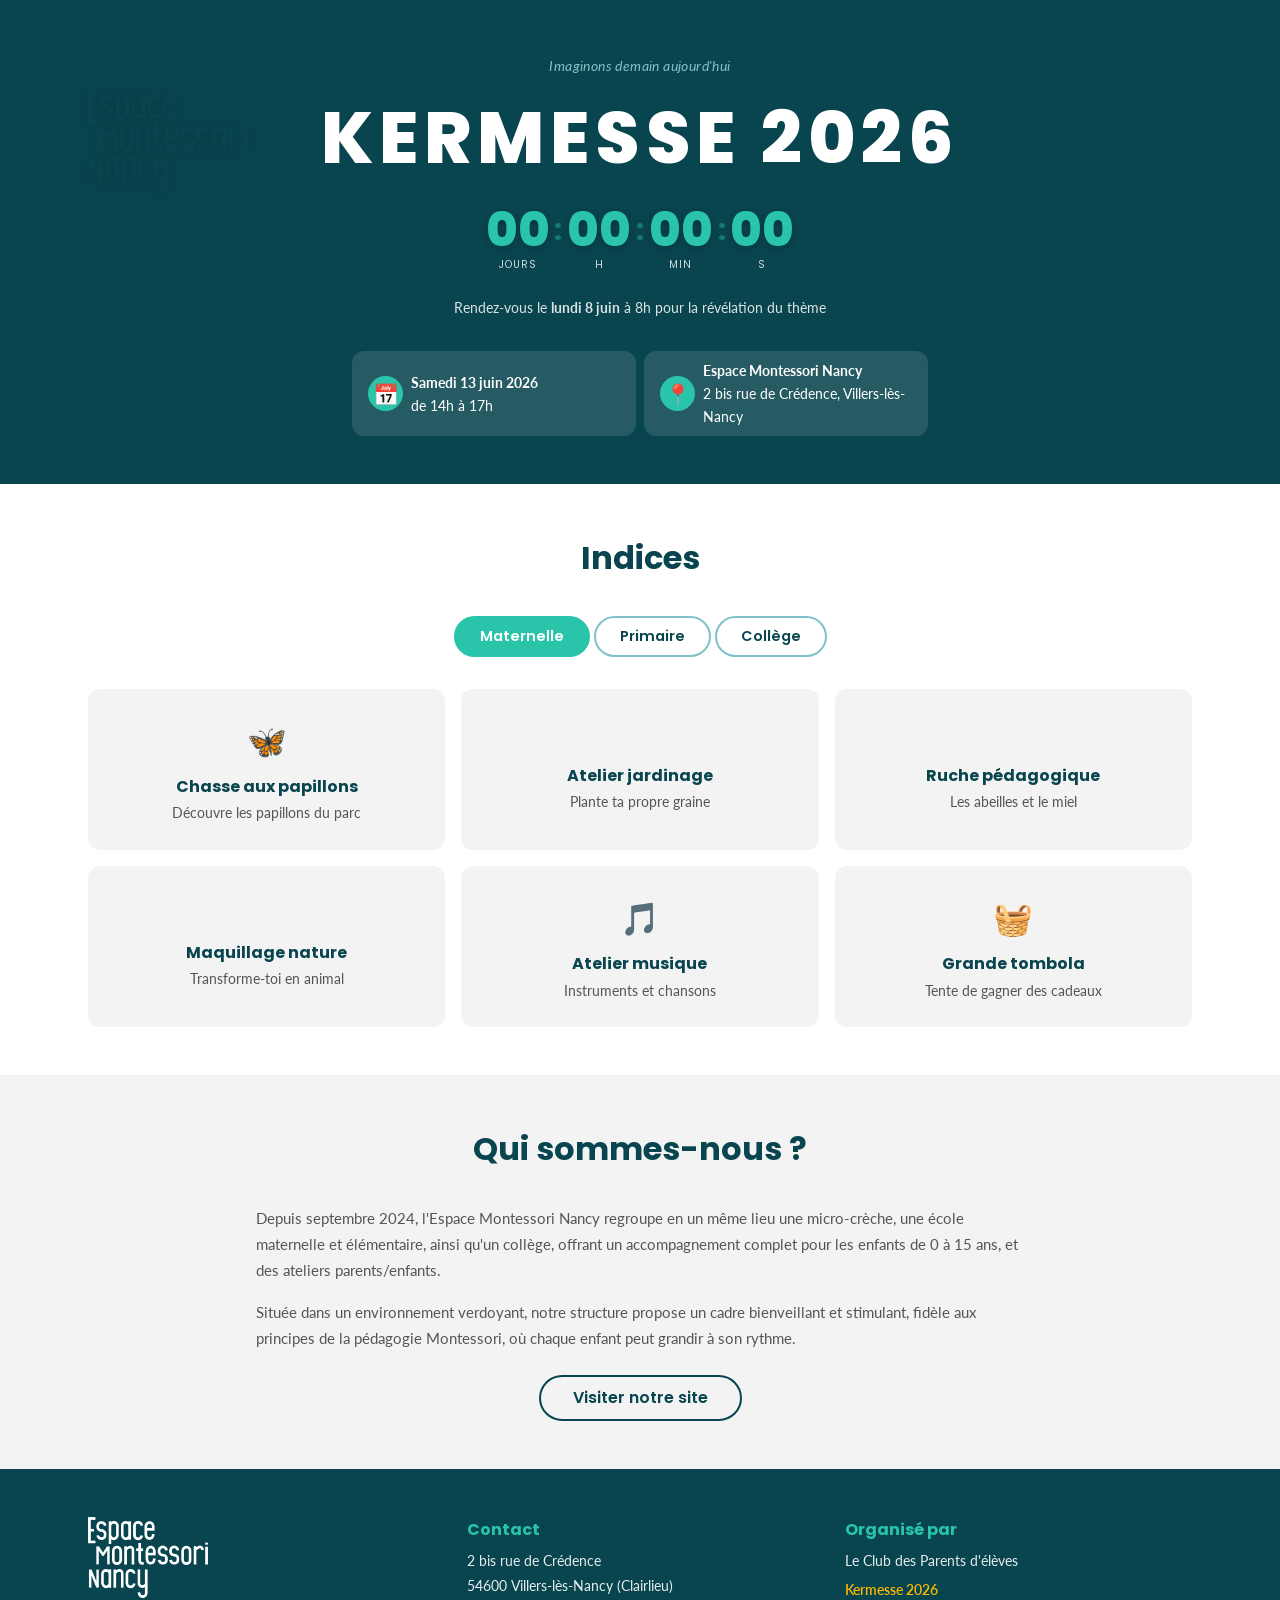
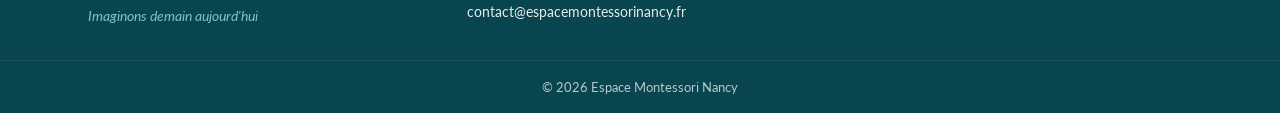
==== index.html @ d48a15a5 "fix: 9 corrections — hero solide, dates kermesse 13 juin, texte about, Club Parents" ====
<!DOCTYPE html>
<html lang="fr">
<head>
  <meta charset="UTF-8">
  <meta name="viewport" content="width=device-width, initial-scale=1.0">
  <title>Kermesse 2026 — Espace Montessori Nancy</title>
  <meta name="description" content="Kermesse de l'Espace Montessori Nancy — Samedi 13 juin 2026 de 14h à 17h">
  <link rel="preconnect" href="https://fonts.googleapis.com">
  <link rel="preconnect" href="https://fonts.gstatic.com" crossorigin>
  <link href="https://fonts.googleapis.com/css2?family=Poppins:wght@400;600;700;800&family=Lato:wght@400;700&display=swap" rel="stylesheet">
  <link rel="stylesheet" href="css/style.css">
  <link rel="icon" href="data:image/svg+xml,<svg xmlns='http://www.w3.org/2000/svg' viewBox='0 0 100 100'><text y='.9em' font-size='90'>🌿</text></svg>">
  <script src="js/app.js" defer></script>
</head>
<body>

  <!-- ===== HERO ===== -->
  <header class="hero" id="hero">
    <div class="hero__inner container">
      <div class="hero__logo-wrap">
        <img
          src="images/logo-espace-montessori-nancy-couleur.png"
          alt="Espace Montessori Nancy"
          class="hero__logo"
          width="288"
          height="193"
          loading="lazy"
        >
      </div>
      <p class="hero__tagline">Imaginons demain aujourd'hui</p>
      <h1 class="hero__title">Kermesse 2026</h1>
      <!-- Countdown -->
      <div class="countdown" id="countdown" aria-label="Compte à rebours">
        <div class="countdown__item">
          <span class="countdown__num" id="countdown-days">--</span>
          <span class="countdown__label">jours</span>
        </div>
        <div class="countdown__sep">:</div>
        <div class="countdown__item">
          <span class="countdown__num" id="countdown-hours">--</span>
          <span class="countdown__label">h</span>
        </div>
        <div class="countdown__sep">:</div>
        <div class="countdown__item">
          <span class="countdown__num" id="countdown-minutes">--</span>
          <span class="countdown__label">min</span>
        </div>
        <div class="countdown__sep">:</div>
        <div class="countdown__item">
          <span class="countdown__num" id="countdown-seconds">--</span>
          <span class="countdown__label">s</span>
        </div>
      </div>
      <p class="countdown__event">Rendez-vous le <strong>lundi 8 juin</strong> à 8h pour la révélation du thème</p>

      <div class="hero__info">
        <div class="hero__info-item">
          <span class="hero__info-icon">📅</span>
          <div>
            <strong>Samedi 13 juin 2026</strong>
            <span>de 14h à 17h</span>
          </div>
        </div>
        <div class="hero__info-item">
          <span class="hero__info-icon">📍</span>
          <div>
            <strong>Espace Montessori Nancy</strong>
            <span>2 bis rue de Crédence, Villers-lès-Nancy</span>
          </div>
        </div>
      </div>
    </div>
  </header>

  <!-- ===== PROGRAMME ===== -->
  <section class="programme" id="programme" aria-labelledby="programme-title">
    <div class="container">
      <h2 class="section-title" id="programme-title">Indices</h2>

      <!-- Tabs -->
      <div class="tabs" role="tablist" aria-label="Niveaux">
        <button class="tab active" role="tab" aria-selected="true" aria-controls="panel-maternelle" id="tab-maternelle" data-tab="maternelle">Maternelle</button>
        <button class="tab" role="tab" aria-selected="false" aria-controls="panel-primaire" id="tab-primaire" data-tab="primaire">Primaire</button>
        <button class="tab" role="tab" aria-selected="false" aria-controls="panel-college" id="tab-college" data-tab="college">Collège</button>
      </div>

      <!-- Panels -->
      <div class="tab-panels">
        <!-- Maternelle -->
        <div class="tab-panel active" role="tabpanel" id="panel-maternelle" aria-labelledby="tab-maternelle">
          <div class="activities-grid">
            <div class="activity-card">
              <div class="activity-card__emoji">🦋</div>
              <h3 class="activity-card__title">Chasse aux papillons</h3>
              <p class="activity-card__desc">Découvre les papillons du parc</p>
            </div>
            <div class="activity-card">
              <div class="activity-card__emoji"></div>
              <h3 class="activity-card__title">Atelier jardinage</h3>
              <p class="activity-card__desc">Plante ta propre graine</p>
            </div>
            <div class="activity-card">
              <div class="activity-card__emoji"></div>
              <h3 class="activity-card__title">Ruche pédagogique</h3>
              <p class="activity-card__desc">Les abeilles et le miel</p>
            </div>
            <div class="activity-card">
              <div class="activity-card__emoji"></div>
              <h3 class="activity-card__title">Maquillage nature</h3>
              <p class="activity-card__desc">Transforme-toi en animal</p>
            </div>
            <div class="activity-card">
              <div class="activity-card__emoji">🎵</div>
              <h3 class="activity-card__title">Atelier musique</h3>
              <p class="activity-card__desc">Instruments et chansons</p>
            </div>
            <div class="activity-card">
              <div class="activity-card__emoji">🧺</div>
              <h3 class="activity-card__title">Grande tombola</h3>
              <p class="activity-card__desc">Tente de gagner des cadeaux</p>
            </div>
          </div>
        </div>

        <!-- Primaire -->
        <div class="tab-panel" role="tabpanel" id="panel-primaire" aria-labelledby="tab-primaire" hidden>
          <div class="activities-grid">
            <div class="activity-card">
              <div class="activity-card__emoji">🔬</div>
              <h3 class="activity-card__title">Atelier sciences</h3>
              <p class="activity-card__desc">Expériences et découvertes</p>
            </div>
            <div class="activity-card">
              <div class="activity-card__emoji">🌍</div>
              <h3 class="activity-card__title">Quiz biodiversité</h3>
              <p class="activity-card__desc">Teste tes connaissances</p>
            </div>
            <div class="activity-card">
              <div class="activity-card__emoji">🎭</div>
              <h3 class="activity-card__title">Théâtre nature</h3>
              <p class="activity-card__desc">Joue une pièce en plein air</p>
            </div>
            <div class="activity-card">
              <div class="activity-card__emoji">🏃</div>
              <h3 class="activity-card__title">Parcours sportif</h3>
              <p class="activity-card__desc">Jeux et challenges</p>
            </div>
            <div class="activity-card">
              <div class="activity-card__emoji"></div>
              <h3 class="activity-card__title">Atelier photo</h3>
              <p class="activity-card__desc">Capture la nature</p>
            </div>
            <div class="activity-card">
              <div class="activity-card__emoji"></div>
              <h3 class="activity-card__title">Grande tombola</h3>
              <p class="activity-card__desc">Tente de gagner des cadeaux</p>
            </div>
          </div>
        </div>

        <!-- Collège -->
        <div class="tab-panel" role="tabpanel" id="panel-college" aria-labelledby="tab-college" hidden>
          <div class="activities-grid">
            <div class="activity-card">
              <div class="activity-card__emoji">🌿</div>
              <h3 class="activity-card__title">Atelier permaculture</h3>
              <p class="activity-card__desc">Crée ton propre écosystème</p>
            </div>
            <div class="activity-card">
              <div class="activity-card__emoji"></div>
              <h3 class="activity-card__title">Court-métrage nature</h3>
              <p class="activity-card__desc">Réalise un film sur la biodiversité</p>
            </div>
            <div class="activity-card">
              <div class="activity-card__emoji"></div>
              <h3 class="activity-card__title">Scène ouverte</h3>
              <p class="activity-card__desc">Musique et spectacles</p>
            </div>
            <div class="activity-card">
              <div class="activity-card__emoji">🏆</div>
              <h3 class="activity-card__title">Débat écolo</h3>
              <p class="activity-card__desc">Échange et convaincs</p>
            </div>
            <div class="activity-card">
              <div class="activity-card__emoji">🎨</div>
              <h3 class="activity-card__title">Fresque collaborative</h3>
              <p class="activity-card__desc">Peins pour la planète</p>
            </div>
            <div class="activity-card">
              <div class="activity-card__emoji">🧺</div>
              <h3 class="activity-card__title">Grande tombola</h3>
              <p class="activity-card__desc">Tente de gagner des cadeaux</p>
            </div>
          </div>
        </div>
      </div>
    </div>
  </section>

  <!-- ===== ABOUT ===== -->
  <section class="about" id="about" aria-labelledby="about-title">
    <div class="container">
      <h2 class="section-title" id="about-title">Qui sommes-nous ?</h2>
      <div class="about__content">
        <p>
          Depuis septembre 2024, l'Espace Montessori Nancy regroupe en un même lieu
          une micro-crèche, une école maternelle et élémentaire, ainsi qu'un collège,
          offrant un accompagnement complet pour les enfants de 0 à 15 ans, et des ateliers parents/enfants.
        </p>
        <p>
          Située dans un environnement verdoyant, notre structure propose un cadre
          bienveillant et stimulant, fidèle aux principes de la pédagogie Montessori,
          où chaque enfant peut grandir à son rythme.
        </p>
      </div>
      <div style="text-align:center">
        <a href="https://www.espacemontessorinancy.fr" target="_blank" rel="noopener" class="about__link">
          Visiter notre site</a>
      </div>
    </div>
  </section>

  <!-- ===== FOOTER ===== -->
  <footer class="footer" id="contact">
    <div class="container footer__inner">
      <div class="footer__brand">
        <img
          src="images/logo-espace-montessori-nancy-blanc.png"
          alt="Espace Montessori Nancy"
          class="footer__logo"
          width="200"
          height="134"
          loading="lazy"
        >
        <p class="footer__tagline">Imaginons demain aujourd'hui</p>
      </div>
      <div class="footer__contact">
        <h3 class="footer__heading">Contact</h3>
        <p>2 bis rue de Crédence</p>
        <p>54600 Villers-lès-Nancy (Clairlieu)</p>
        <p>contact@espacemontessorinancy.fr</p>
      </div>
      <div class="footer__org">
        <h3 class="footer__heading">Organisé par</h3>
        <p>Le Club des Parents d'élèves</p>
        <p class="footer__date">Kermesse 2026</p>
      </div>
    </div>
    <div class="footer__bottom">
      <div class="container">
        <p>© 2026 Espace Montessori Nancy</p>
      </div>
    </div>
  </footer>

</body>
</html>
---- css/style.css ----
/* ============================================================
   Kermesse 2026 — Espace Montessori Nancy
   Mobile-first · Charte officielle : Poppins + Lato
   Couleurs : #09454F · #29C4A9 · #FF6900 · #FCB900
   ============================================================ */

/* ----- RESET & VARIABLES ----- */
*,
*::before,
*::after {
  margin: 0;
  padding: 0;
  box-sizing: border-box;
}

:root {
  /* Colors — charte officielle */
  --color-primary:       #09454F;
  --color-secondary:     #29C4A9;
  --color-accent:        #FF6900;
  --color-accent-light:  #FF8C42;
  --color-highlight:     #FCB900;
  --color-light:         #82C0C7;
  --color-bg:            #FFFFFF;
  --color-text:          #464646;
  --color-text-light:    #555555;
  --color-gray:          #F3F3F3;

  /* Fonts — charte officielle */
  --font-body:           'Lato', system-ui, -apple-system, sans-serif;
  --font-heading:        'Poppins', system-ui, -apple-system, sans-serif;

  /* Spacing */
  --space-xs:  0.25rem;
  --space-sm:  0.5rem;
  --space-md:  1rem;
  --space-lg:  1.5rem;
  --space-xl:  2rem;
  --space-2xl: 3rem;
  --space-3xl: 4rem;

  /* Radius */
  --radius-sm: 0.5rem;
  --radius-md: 0.75rem;
  --radius-lg: 1rem;
  --radius-full: 9999px;
}

/* ----- BASE ----- */
html {
  scroll-behavior: smooth;
}

body {
  font-family: var(--font-body);
  font-size: 16px;
  line-height: 1.6;
  color: var(--color-text);
  background: var(--color-bg);
  -webkit-font-smoothing: antialiased;
}

img {
  max-width: 100%;
  height: auto;
  display: block;
}

a {
  color: var(--color-secondary);
  text-decoration: none;
  transition: color 0.2s;
}

a:hover {
  color: var(--color-accent);
}

.container {
  width: 100%;
  max-width: 72rem;
  margin: 0 auto;
  padding: 0 var(--space-lg);
}

/* ----- SECTION TITLES ----- */
.section-title {
  font-family: var(--font-heading);
  font-size: 1.75rem;
  font-weight: 700;
  color: var(--color-primary);
  text-align: center;
  margin-bottom: var(--space-xl);
}

/* ============================================================
   HERO
   ============================================================ */
.hero {
  position: relative;
  background: var(--color-primary);
  color: #fff;
  text-align: center;
  overflow: hidden;
  padding: var(--space-2xl) 0 var(--space-xl);
}

.hero__inner {
  position: relative;
  z-index: 1;
  display: flex;
  flex-direction: column;
  align-items: center;
  gap: var(--space-md);
}

.hero__logo-wrap {
  display: flex;
  justify-content: center;
}

.hero__logo {
  width: 120px;
  height: auto;
  filter: drop-shadow(0 2px 8px rgba(0,0,0,0.15));
}

.hero__tagline {
  font-family: var(--font-body);
  font-size: 0.85rem;
  font-style: italic;
  color: var(--color-light);
  letter-spacing: 0.03em;
  margin-top: -0.5rem;
}

.hero__title {
  font-family: var(--font-heading);
  font-size: 2.5rem;
  font-weight: 800;
  letter-spacing: 0.08em;
  line-height: 1;
  text-transform: uppercase;
  margin-top: var(--space-sm);
}

.hero__subtitle {
  font-family: var(--font-heading);
  font-size: 1.1rem;
  font-weight: 600;
  color: var(--color-secondary);
  margin-top: -0.25rem;
}

.hero__info {
  display: flex;
  flex-direction: column;
  gap: var(--space-sm);
  width: 100%;
  max-width: 28rem;
  margin-top: var(--space-md);
}

.hero__info-item {
  display: flex;
  align-items: center;
  gap: var(--space-sm);
  background: rgba(255,255,255,0.12);
  backdrop-filter: blur(4px);
  padding: var(--space-sm) var(--space-md);
  border-radius: var(--radius-md);
  text-align: left;
  font-size: 0.9rem;
}

.hero__info-item div {
  display: flex;
  flex-direction: column;
}

.hero__info-icon {
  flex-shrink: 0;
  font-size: 1.3rem;
  width: 2.2rem;
  height: 2.2rem;
  display: flex;
  align-items: center;
  justify-content: center;
  background: var(--color-secondary);
  border-radius: 50%;
}

/* ============================================================
   COUNTDOWN — Vert #29C4A9 (charte officielle)
   ============================================================ */
.countdown {
  display: flex;
  align-items: center;
  gap: 0;
  margin-top: var(--space-md);
  font-family: var(--font-heading);
}

.countdown__item {
  display: flex;
  flex-direction: column;
  align-items: center;
  min-width: 3rem;
}

.countdown__num {
  font-size: 2rem;
  font-weight: 800;
  line-height: 1;
  color: var(--color-secondary);
  text-shadow: 0 2px 8px rgba(0,0,0,0.2);
}

.countdown__label {
  font-size: 0.65rem;
  text-transform: uppercase;
  letter-spacing: 0.1em;
  opacity: 0.8;
  margin-top: 0.2rem;
}

.countdown__sep {
  font-size: 1.8rem;
  font-weight: 700;
  opacity: 0.4;
  margin: 0 0.3rem;
  margin-bottom: 1.2rem;
  color: var(--color-secondary);
}

.countdown__event {
  font-size: 0.85rem;
  opacity: 0.85;
  margin-top: var(--space-sm);
}

/* ============================================================
   PROGRAMME — Tabs + Activities
   ============================================================ */
.programme {
  padding: var(--space-2xl) 0;
}

/* Tabs */
.tabs {
  display: flex;
  justify-content: center;
  gap: var(--space-xs);
  margin-bottom: var(--space-xl);
  flex-wrap: wrap;
}

.tab {
  font-family: var(--font-heading);
  font-size: 0.9rem;
  font-weight: 600;
  padding: var(--space-sm) var(--space-lg);
  border: 2px solid var(--color-light);
  border-radius: var(--radius-full);
  background: transparent;
  color: var(--color-primary);
  cursor: pointer;
  transition: all 0.25s ease;
}

.tab:hover {
  border-color: var(--color-secondary);
  background: rgba(41, 196, 169, 0.08);
}

.tab.active {
  background: var(--color-secondary);
  border-color: var(--color-secondary);
  color: #fff;
}

/* Tab Panels */
.tab-panel {
  display: none;
  animation: fadeIn 0.3s ease;
}

.tab-panel.active {
  display: block;
}

@keyframes fadeIn {
  from { opacity: 0; transform: translateY(8px); }
  to { opacity: 1; transform: translateY(0); }
}

/* Activities Grid */
.activities-grid {
  display: grid;
  grid-template-columns: 1fr;
  gap: var(--space-md);
}

.activity-card {
  background: var(--color-gray);
  border-radius: var(--radius-md);
  padding: var(--space-lg);
  text-align: center;
  border: 2px solid transparent;
  transition: all 0.25s ease;
}

.activity-card:hover {
  border-color: var(--color-secondary);
  box-shadow: 0 4px 12px rgba(41, 196, 169, 0.15);
}

.activity-card__emoji {
  font-size: 2rem;
  margin-bottom: var(--space-sm);
  min-height: 2.5rem;
}

.activity-card__title {
  font-family: var(--font-heading);
  font-size: 1rem;
  font-weight: 700;
  color: var(--color-primary);
  margin-bottom: var(--space-xs);
}

.activity-card__desc {
  font-size: 0.85rem;
  color: var(--color-text-light);
  line-height: 1.5;
}

/* ============================================================
   ABOUT
   ============================================================ */
.about {
  padding: var(--space-2xl) 0;
  background: var(--color-gray);
}

.about__content {
  max-width: 48rem;
  margin: 0 auto;
  display: flex;
  flex-direction: column;
  gap: var(--space-md);
}

.about__content p {
  font-size: 0.95rem;
  color: var(--color-text-light);
  line-height: 1.7;
}

.about__link {
  display: inline-block;
  margin-top: var(--space-lg);
  font-family: var(--font-heading);
  font-weight: 600;
  color: var(--color-primary);
  text-align: center;
  padding: var(--space-sm) var(--space-xl);
  border: 2px solid var(--color-primary);
  border-radius: var(--radius-full);
  transition: all 0.25s ease;
}

.about__link:hover {
  background: var(--color-primary);
  color: #fff;
}

/* ============================================================
   FOOTER
   ============================================================ */
.footer {
  background: var(--color-primary);
  color: #fff;
  padding: var(--space-2xl) 0 0;
}

.footer__inner {
  display: flex;
  flex-direction: column;
  gap: var(--space-xl);
}

.footer__brand {
  text-align: center;
}

.footer__logo {
  width: 120px;
  height: auto;
  margin: 0 auto var(--space-sm);
}

.footer__tagline {
  font-family: var(--font-body);
  font-style: italic;
  color: var(--color-light);
  font-size: 0.85rem;
}

.footer__heading {
  font-family: var(--font-heading);
  font-weight: 700;
  font-size: 1rem;
  margin-bottom: var(--space-sm);
  color: var(--color-secondary);
}

.footer__contact p,
.footer__org p {
  font-size: 0.85rem;
  margin-bottom: var(--space-xs);
  opacity: 0.9;
}

.footer__date {
  margin-top: var(--space-sm);
  font-weight: 600;
  opacity: 1 !important;
  color: var(--color-highlight);
}

.footer__bottom {
  margin-top: var(--space-xl);
  padding: var(--space-md) 0;
  border-top: 1px solid rgba(255,255,255,0.1);
  text-align: center;
  font-size: 0.8rem;
  opacity: 0.7;
}

/* ============================================================
   RESPONSIVE — TABLET (≥48rem / 768px)
   ============================================================ */
@media (min-width: 48rem) {

  .hero {
    padding: var(--space-3xl) 0 var(--space-2xl);
  }

  .hero__logo-wrap {
    position: absolute;
    top: var(--space-lg);
    left: var(--space-lg);
    justify-content: flex-start;
  }

  .hero__logo {
    width: 132px;
  }

  .hero__title {
    font-size: 3.5rem;
  }

  .hero__subtitle {
    font-size: 1.3rem;
  }

  .hero__info {
    flex-direction: row;
    max-width: 36rem;
  }

  .hero__info-item {
    flex: 1;
  }

  .countdown__num {
    font-size: 2.5rem;
  }

  .countdown__item {
    min-width: 3.5rem;
  }

  .section-title {
    font-size: 2rem;
  }

  .activities-grid {
    grid-template-columns: 1fr 1fr;
  }

  .footer__inner {
    flex-direction: row;
    justify-content: space-between;
  }

  .footer__brand {
    text-align: left;
    flex: 1;
  }

  .footer__logo {
    margin: 0 0 var(--space-sm);
  }

  .footer__contact,
  .footer__org {
    flex: 1;
  }
}

/* ============================================================
   RESPONSIVE — DESKTOP (≥72rem / 1152px)
   ============================================================ */
@media (min-width: 72rem) {

  .hero__title {
    font-size: 4.5rem;
  }

  .hero__logo {
    width: 160px;
  }

  .countdown__num {
    font-size: 3rem;
  }

  .countdown__item {
    min-width: 4rem;
  }

  .activities-grid {
    grid-template-columns: 1fr 1fr 1fr;
  }
}

/* ============================================================
   PRINT
   ============================================================ */
@media print {
  .hero {
    background: var(--color-primary) !important;
    -webkit-print-color-adjust: exact;
    print-color-adjust: exact;
  }
  .hero__info-item {
    background: rgba(255,255,255,0.12) !important;
    -webkit-print-color-adjust: exact;
    print-color-adjust: exact;
  }
}
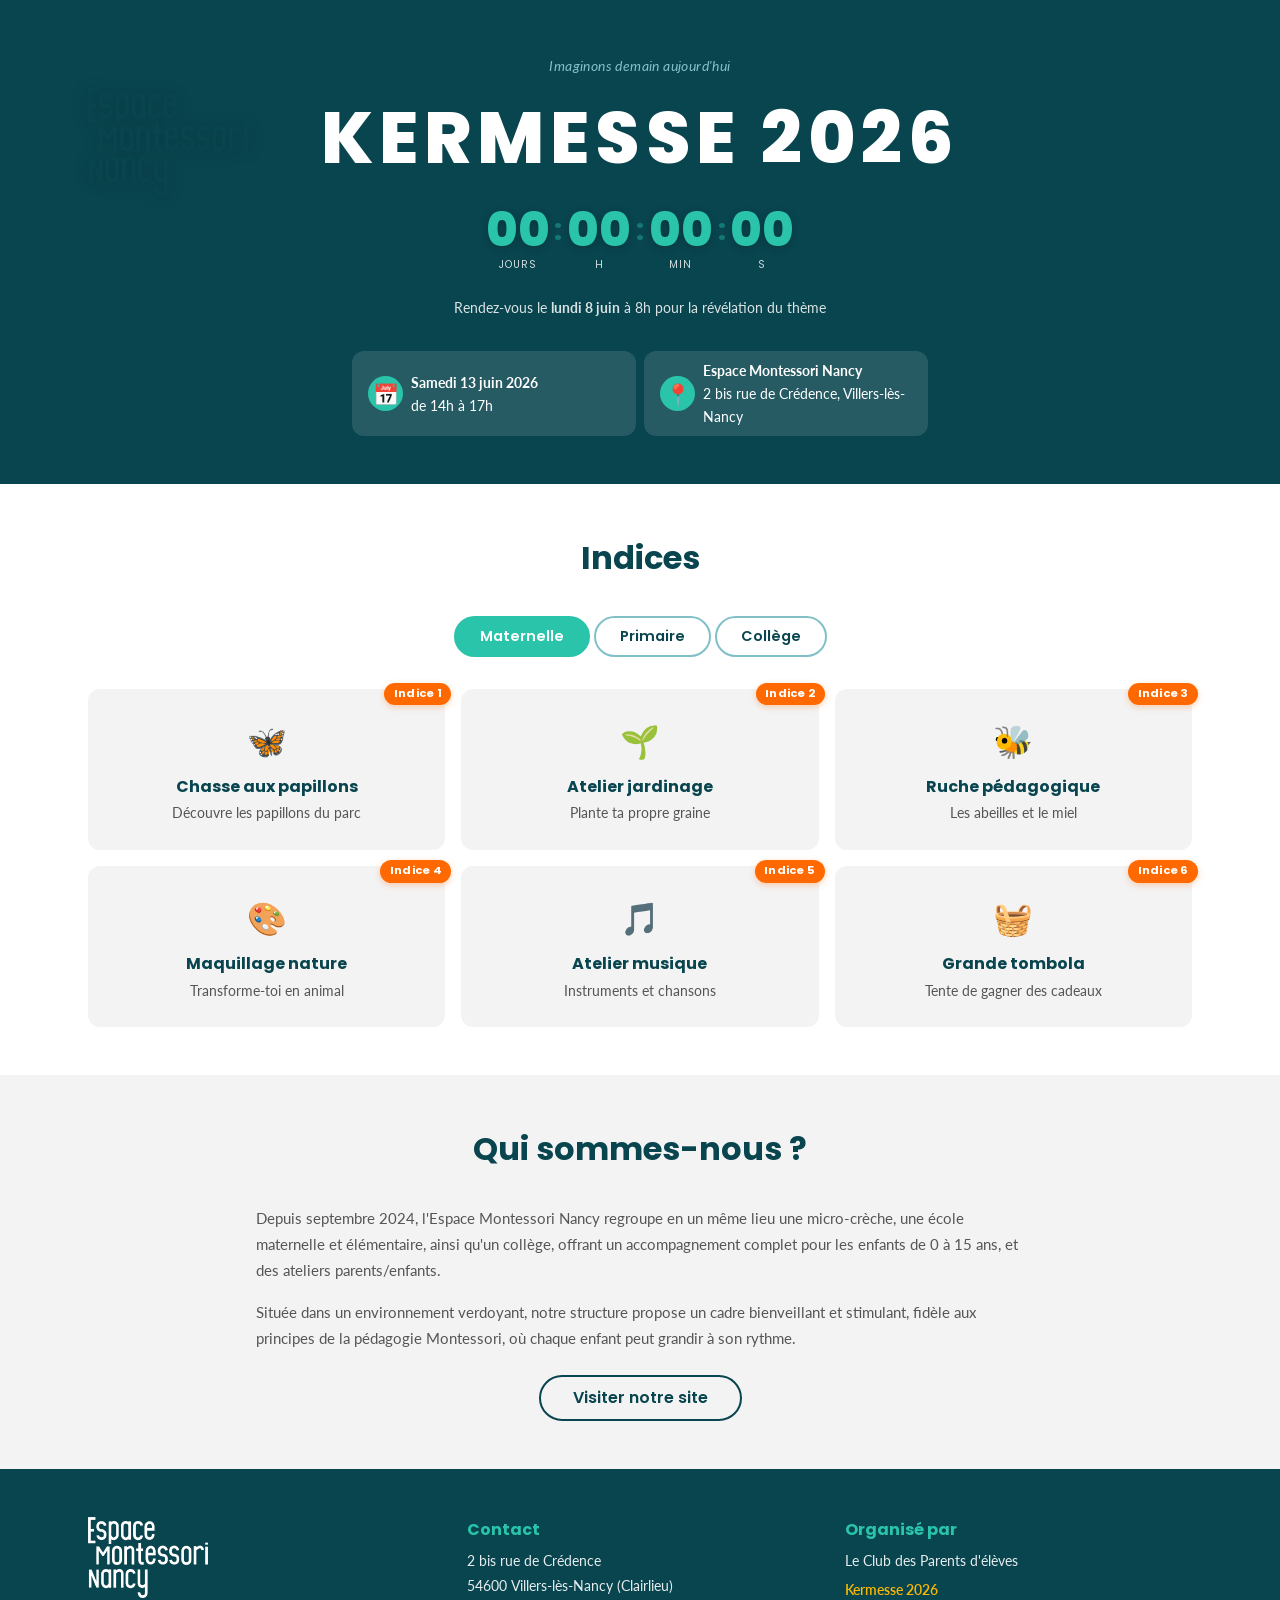
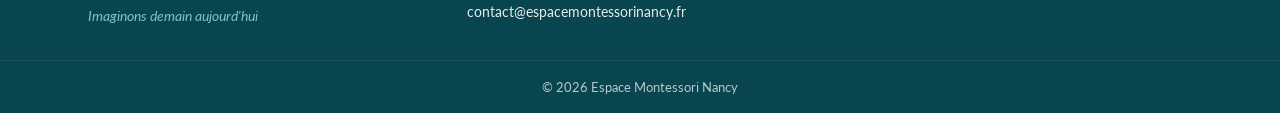
==== commit ca67cedb: "feat: indices cliquables avec pages détail — badges Indice 1-6, 18 pages, charte identique" ====
--- a/index.html
+++ b/index.html
@@ -10,6 +10,7 @@
   <link href="https://fonts.googleapis.com/css2?family=Poppins:wght@400;600;700;800&family=Lato:wght@400;700&display=swap" rel="stylesheet">
   <link rel="stylesheet" href="css/style.css">
   <link rel="icon" href="data:image/svg+xml,<svg xmlns='http://www.w3.org/2000/svg' viewBox='0 0 100 100'><text y='.9em' font-size='90'>🌿</text></svg>">
+  <script src="js/data.js" defer></script>
   <script src="js/app.js" defer></script>
 </head>
 <body>
@@ -29,6 +30,7 @@
       </div>
       <p class="hero__tagline">Imaginons demain aujourd'hui</p>
       <h1 class="hero__title">Kermesse 2026</h1>
+
       <!-- Countdown -->
       <div class="countdown" id="countdown" aria-label="Compte à rebours">
         <div class="countdown__item">
@@ -72,7 +74,7 @@
     </div>
   </header>
 
-  <!-- ===== PROGRAMME ===== -->
+  <!-- ===== INDICES ===== -->
   <section class="programme" id="programme" aria-labelledby="programme-title">
     <div class="container">
       <h2 class="section-title" id="programme-title">Indices</h2>
@@ -86,113 +88,28 @@
 
       <!-- Panels -->
       <div class="tab-panels">
+
         <!-- Maternelle -->
-        <div class="tab-panel active" role="tabpanel" id="panel-maternelle" aria-labelledby="tab-maternelle">
+        <div class="tab-panel active" role="tabpanel" id="panel-maternelle" aria-labelledby="tab-maternelle" data-niveau="maternelle">
           <div class="activities-grid">
-            <div class="activity-card">
-              <div class="activity-card__emoji">🦋</div>
-              <h3 class="activity-card__title">Chasse aux papillons</h3>
-              <p class="activity-card__desc">Découvre les papillons du parc</p>
-            </div>
-            <div class="activity-card">
-              <div class="activity-card__emoji"></div>
-              <h3 class="activity-card__title">Atelier jardinage</h3>
-              <p class="activity-card__desc">Plante ta propre graine</p>
-            </div>
-            <div class="activity-card">
-              <div class="activity-card__emoji"></div>
-              <h3 class="activity-card__title">Ruche pédagogique</h3>
-              <p class="activity-card__desc">Les abeilles et le miel</p>
-            </div>
-            <div class="activity-card">
-              <div class="activity-card__emoji"></div>
-              <h3 class="activity-card__title">Maquillage nature</h3>
-              <p class="activity-card__desc">Transforme-toi en animal</p>
-            </div>
-            <div class="activity-card">
-              <div class="activity-card__emoji">🎵</div>
-              <h3 class="activity-card__title">Atelier musique</h3>
-              <p class="activity-card__desc">Instruments et chansons</p>
-            </div>
-            <div class="activity-card">
-              <div class="activity-card__emoji">🧺</div>
-              <h3 class="activity-card__title">Grande tombola</h3>
-              <p class="activity-card__desc">Tente de gagner des cadeaux</p>
-            </div>
+            <!-- Rempli par JS -->
           </div>
         </div>
 
         <!-- Primaire -->
-        <div class="tab-panel" role="tabpanel" id="panel-primaire" aria-labelledby="tab-primaire" hidden>
+        <div class="tab-panel" role="tabpanel" id="panel-primaire" aria-labelledby="tab-primaire" hidden data-niveau="primaire">
           <div class="activities-grid">
-            <div class="activity-card">
-              <div class="activity-card__emoji">🔬</div>
-              <h3 class="activity-card__title">Atelier sciences</h3>
-              <p class="activity-card__desc">Expériences et découvertes</p>
-            </div>
-            <div class="activity-card">
-              <div class="activity-card__emoji">🌍</div>
-              <h3 class="activity-card__title">Quiz biodiversité</h3>
-              <p class="activity-card__desc">Teste tes connaissances</p>
-            </div>
-            <div class="activity-card">
-              <div class="activity-card__emoji">🎭</div>
-              <h3 class="activity-card__title">Théâtre nature</h3>
-              <p class="activity-card__desc">Joue une pièce en plein air</p>
-            </div>
-            <div class="activity-card">
-              <div class="activity-card__emoji">🏃</div>
-              <h3 class="activity-card__title">Parcours sportif</h3>
-              <p class="activity-card__desc">Jeux et challenges</p>
-            </div>
-            <div class="activity-card">
-              <div class="activity-card__emoji"></div>
-              <h3 class="activity-card__title">Atelier photo</h3>
-              <p class="activity-card__desc">Capture la nature</p>
-            </div>
-            <div class="activity-card">
-              <div class="activity-card__emoji"></div>
-              <h3 class="activity-card__title">Grande tombola</h3>
-              <p class="activity-card__desc">Tente de gagner des cadeaux</p>
-            </div>
+            <!-- Rempli par JS -->
           </div>
         </div>
 
         <!-- Collège -->
-        <div class="tab-panel" role="tabpanel" id="panel-college" aria-labelledby="tab-college" hidden>
+        <div class="tab-panel" role="tabpanel" id="panel-college" aria-labelledby="tab-college" hidden data-niveau="college">
           <div class="activities-grid">
-            <div class="activity-card">
-              <div class="activity-card__emoji">🌿</div>
-              <h3 class="activity-card__title">Atelier permaculture</h3>
-              <p class="activity-card__desc">Crée ton propre écosystème</p>
-            </div>
-            <div class="activity-card">
-              <div class="activity-card__emoji"></div>
-              <h3 class="activity-card__title">Court-métrage nature</h3>
-              <p class="activity-card__desc">Réalise un film sur la biodiversité</p>
-            </div>
-            <div class="activity-card">
-              <div class="activity-card__emoji"></div>
-              <h3 class="activity-card__title">Scène ouverte</h3>
-              <p class="activity-card__desc">Musique et spectacles</p>
-            </div>
-            <div class="activity-card">
-              <div class="activity-card__emoji">🏆</div>
-              <h3 class="activity-card__title">Débat écolo</h3>
-              <p class="activity-card__desc">Échange et convaincs</p>
-            </div>
-            <div class="activity-card">
-              <div class="activity-card__emoji">🎨</div>
-              <h3 class="activity-card__title">Fresque collaborative</h3>
-              <p class="activity-card__desc">Peins pour la planète</p>
-            </div>
-            <div class="activity-card">
-              <div class="activity-card__emoji">🧺</div>
-              <h3 class="activity-card__title">Grande tombola</h3>
-              <p class="activity-card__desc">Tente de gagner des cadeaux</p>
-            </div>
+            <!-- Rempli par JS -->
           </div>
         </div>
+
       </div>
     </div>
   </section>
--- a/css/style.css
+++ b/css/style.css
@@ -335,6 +335,217 @@
   line-height: 1.5;
 }
 
+/* Clickable card link */
+.activity-card-link {
+  text-decoration: none;
+  color: inherit;
+  display: block;
+  transition: transform 0.2s ease;
+}
+
+.activity-card-link:hover {
+  transform: translateY(-2px);
+}
+
+.activity-card-link:hover .activity-card {
+  border-color: var(--color-secondary);
+  box-shadow: 0 4px 12px rgba(41, 196, 169, 0.15);
+}
+
+/* Indice badge */
+.activity-card {
+  position: relative;
+}
+
+.activity-card__badge {
+  position: absolute;
+  top: -0.5rem;
+  right: -0.5rem;
+  background: var(--color-accent);
+  color: #fff;
+  font-family: var(--font-heading);
+  font-size: 0.7rem;
+  font-weight: 700;
+  padding: 0.15rem 0.6rem;
+  border-radius: var(--radius-full);
+  letter-spacing: 0.02em;
+  box-shadow: 0 2px 6px rgba(255, 105, 0, 0.3);
+}
+
+/* ============================================================
+   HERO — Mini (page indice)
+   ============================================================ */
+.hero--mini {
+  padding: var(--space-lg) 0 var(--space-md);
+}
+
+.hero--mini .hero__inner {
+  gap: var(--space-sm);
+}
+
+.hero--mini .hero__logo {
+  width: 80px;
+}
+
+.hero--mini .hero__tagline {
+  font-size: 0.75rem;
+  margin-top: inherit;
+}
+
+.hero__back {
+  font-family: var(--font-heading);
+  font-size: 0.85rem;
+  color: var(--color-light);
+  text-decoration: none;
+  font-weight: 600;
+  transition: color 0.2s;
+  margin-top: var(--space-xs);
+}
+
+.hero__back:hover {
+  color: #fff;
+}
+
+/* ============================================================
+   INDICE — Page détail
+   ============================================================ */
+.indice-detail {
+  padding: var(--space-2xl) 0;
+  min-height: 50vh;
+}
+
+.indice-detail__card {
+  max-width: 36rem;
+  margin: 0 auto;
+  background: var(--color-gray);
+  border-radius: var(--radius-lg);
+  padding: var(--space-2xl);
+  text-align: center;
+  border: 2px solid var(--color-light);
+}
+
+.indice-detail__header {
+  display: flex;
+  align-items: center;
+  justify-content: center;
+  gap: var(--space-sm);
+  margin-bottom: var(--space-lg);
+}
+
+.indice-detail__badge {
+  background: var(--color-accent);
+  color: #fff;
+  font-family: var(--font-heading);
+  font-size: 0.8rem;
+  font-weight: 700;
+  padding: 0.2rem 0.8rem;
+  border-radius: var(--radius-full);
+}
+
+.indice-detail__niveau {
+  font-family: var(--font-heading);
+  font-size: 0.8rem;
+  font-weight: 600;
+  color: var(--color-primary);
+  background: var(--color-bg);
+  padding: 0.2rem 0.8rem;
+  border-radius: var(--radius-full);
+  border: 1px solid var(--color-light);
+}
+
+.indice-detail__emoji {
+  font-size: 4rem;
+  margin-bottom: var(--space-md);
+}
+
+.indice-detail__title {
+  font-family: var(--font-heading);
+  font-size: 1.6rem;
+  font-weight: 700;
+  color: var(--color-primary);
+  margin-bottom: var(--space-lg);
+}
+
+.indice-detail__desc {
+  font-size: 1rem;
+  color: var(--color-text-light);
+  line-height: 1.7;
+  margin-bottom: var(--space-xl);
+  text-align: left;
+}
+
+.indice-detail__meta {
+  display: flex;
+  justify-content: center;
+  gap: var(--space-lg);
+  margin-bottom: var(--space-xl);
+  flex-wrap: wrap;
+}
+
+.indice-detail__meta-item {
+  display: flex;
+  flex-direction: column;
+  align-items: center;
+  background: var(--color-bg);
+  padding: var(--space-sm) var(--space-lg);
+  border-radius: var(--radius-md);
+  min-width: 6rem;
+}
+
+.indice-detail__meta-label {
+  font-size: 0.7rem;
+  text-transform: uppercase;
+  letter-spacing: 0.08em;
+  color: var(--color-text-light);
+  font-weight: 600;
+}
+
+.indice-detail__meta-value {
+  font-family: var(--font-heading);
+  font-size: 1rem;
+  font-weight: 700;
+  color: var(--color-primary);
+  margin-top: 0.15rem;
+}
+
+.indice-detail__error {
+  text-align: center;
+  padding: var(--space-2xl);
+}
+
+.indice-detail__error p {
+  font-size: 1.1rem;
+  color: var(--color-text-light);
+  margin-bottom: var(--space-lg);
+}
+
+/* ============================================================
+   RESPONSIVE — INDICE PAGE
+   ============================================================ */
+@media (min-width: 48rem) {
+  .indice-detail__card {
+    padding: var(--space-2xl) var(--space-3xl);
+  }
+
+  .indice-detail__emoji {
+    font-size: 5rem;
+  }
+
+  .indice-detail__title {
+    font-size: 2rem;
+  }
+
+  .hero--mini .hero__logo {
+    width: 100px;
+  }
+}
+
+@media (min-width: 72rem) {
+  .indice-detail__emoji {
+    font-size: 6rem;
+  }
+}
+
 /* ============================================================
    ABOUT
    ============================================================ */
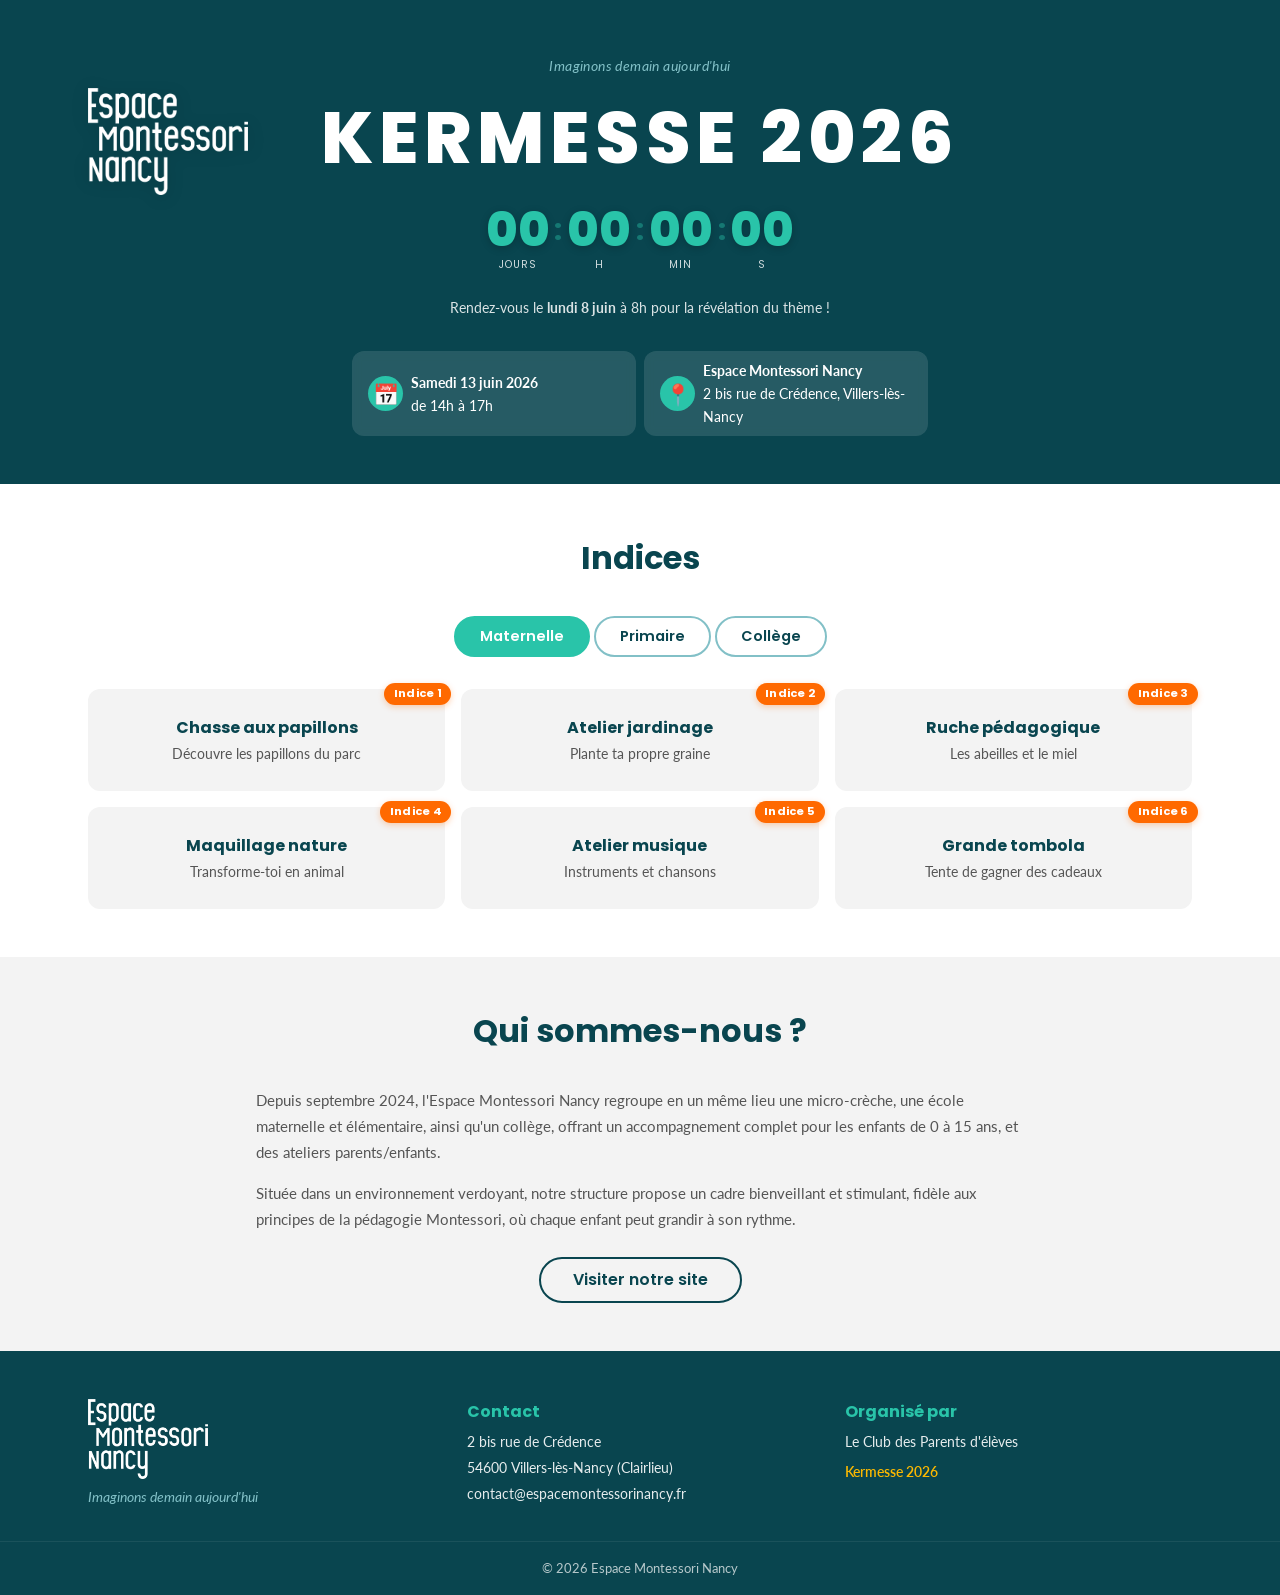
==== commit 7b747f8c: "fix: logo blanc visible sur hero + retrait emojis des indices" ====
--- a/index.html
+++ b/index.html
@@ -20,7 +20,7 @@
     <div class="hero__inner container">
       <div class="hero__logo-wrap">
         <img
-          src="images/logo-espace-montessori-nancy-couleur.png"
+          src="images/logo-espace-montessori-nancy-blanc.png"
           alt="Espace Montessori Nancy"
           class="hero__logo"
           width="288"
@@ -53,7 +53,7 @@
           <span class="countdown__label">s</span>
         </div>
       </div>
-      <p class="countdown__event">Rendez-vous le <strong>lundi 8 juin</strong> à 8h pour la révélation du thème</p>
+      <p class="countdown__event">Rendez-vous le <strong>lundi 8 juin</strong> à 8h pour la révélation du thème !</p>
 
       <div class="hero__info">
         <div class="hero__info-item">
--- a/css/style.css
+++ b/css/style.css
@@ -315,12 +315,6 @@
   box-shadow: 0 4px 12px rgba(41, 196, 169, 0.15);
 }
 
-.activity-card__emoji {
-  font-size: 2rem;
-  margin-bottom: var(--space-sm);
-  min-height: 2.5rem;
-}
-
 .activity-card__title {
   font-family: var(--font-heading);
   font-size: 1rem;
@@ -453,11 +447,6 @@
   border: 1px solid var(--color-light);
 }
 
-.indice-detail__emoji {
-  font-size: 4rem;
-  margin-bottom: var(--space-md);
-}
-
 .indice-detail__title {
   font-family: var(--font-heading);
   font-size: 1.6rem;
@@ -527,10 +516,6 @@
     padding: var(--space-2xl) var(--space-3xl);
   }
 
-  .indice-detail__emoji {
-    font-size: 5rem;
-  }
-
   .indice-detail__title {
     font-size: 2rem;
   }
@@ -541,8 +526,8 @@
 }
 
 @media (min-width: 72rem) {
-  .indice-detail__emoji {
-    font-size: 6rem;
+  .indice-detail__title {
+    font-size: 2.2rem;
   }
 }
 
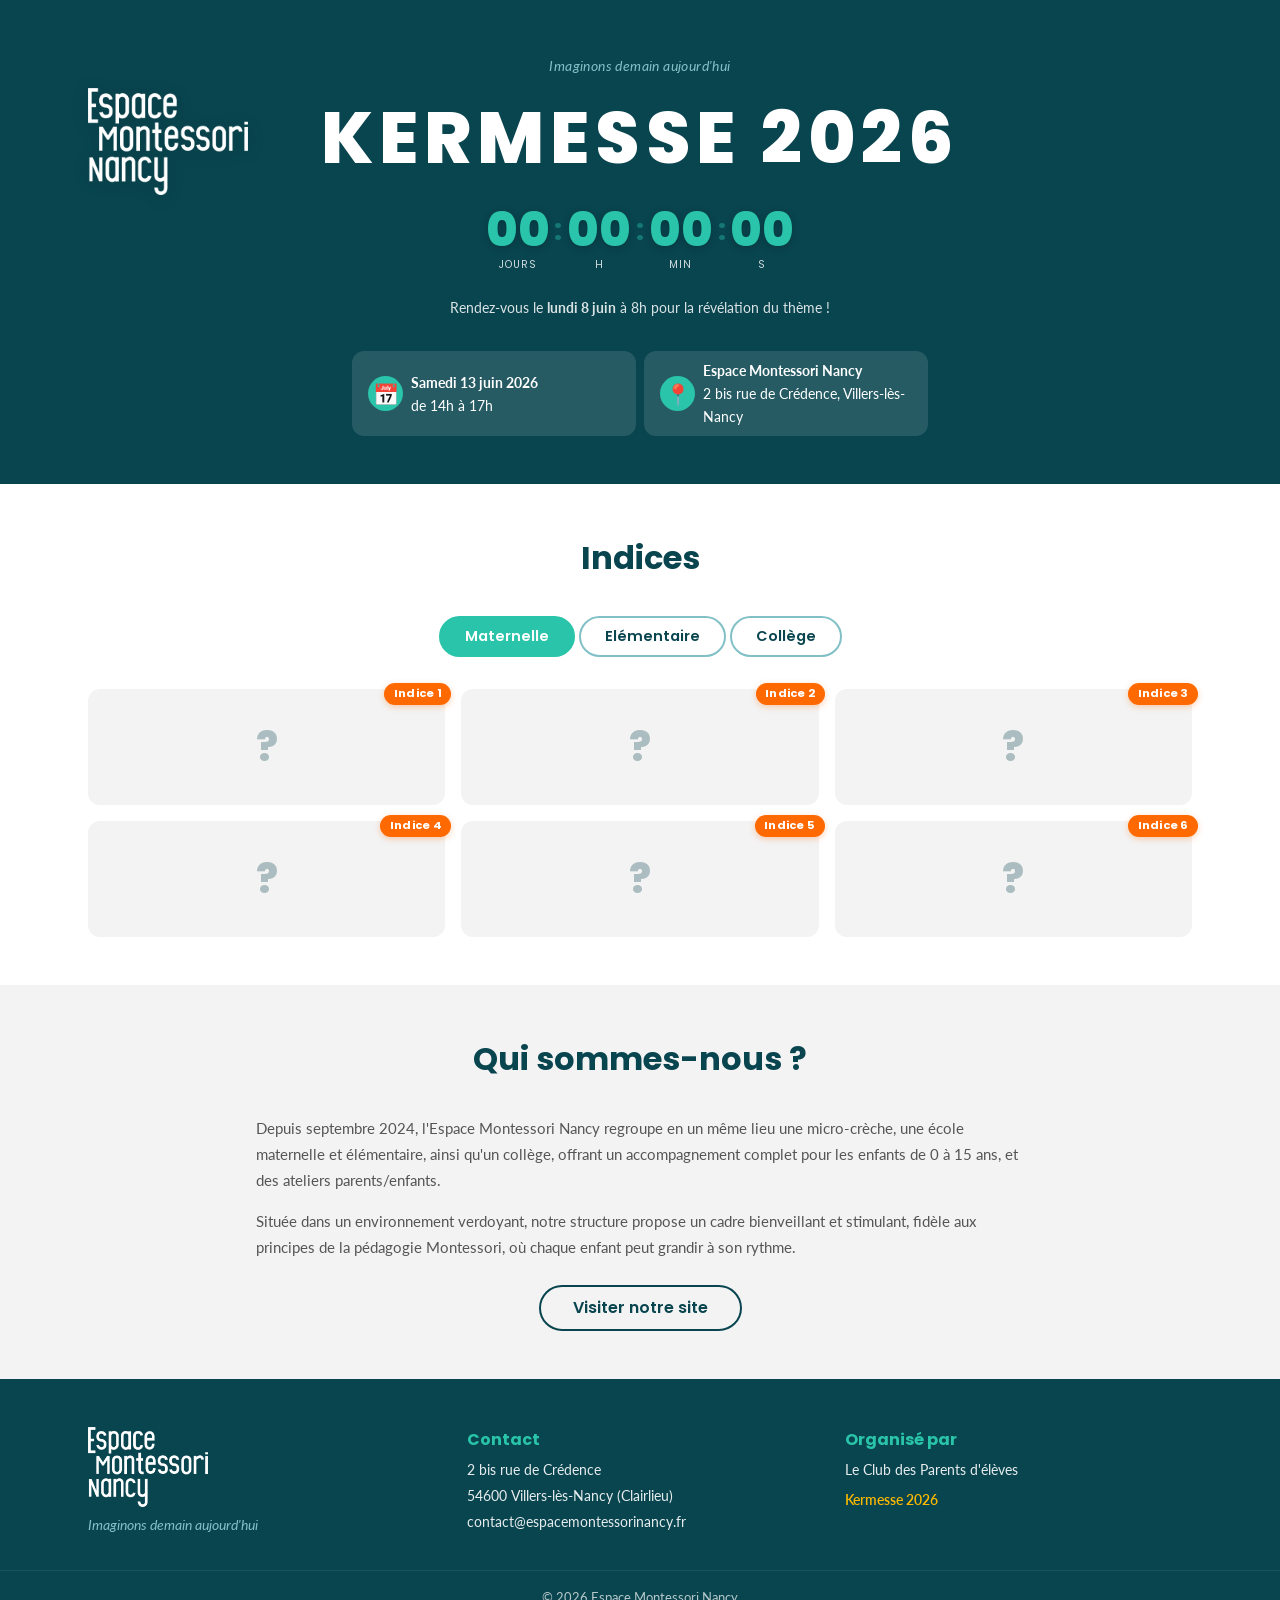
==== commit 05372c41: "feat: indices mystère avec ? animé + retour ergonomique vers l'onglet actif - Cartes indices remplac" ====
--- a/index.html
+++ b/index.html
@@ -82,7 +82,7 @@
       <!-- Tabs -->
       <div class="tabs" role="tablist" aria-label="Niveaux">
         <button class="tab active" role="tab" aria-selected="true" aria-controls="panel-maternelle" id="tab-maternelle" data-tab="maternelle">Maternelle</button>
-        <button class="tab" role="tab" aria-selected="false" aria-controls="panel-primaire" id="tab-primaire" data-tab="primaire">Primaire</button>
+        <button class="tab" role="tab" aria-selected="false" aria-controls="panel-primaire" id="tab-primaire" data-tab="primaire">Elémentaire</button>
         <button class="tab" role="tab" aria-selected="false" aria-controls="panel-college" id="tab-college" data-tab="college">Collège</button>
       </div>
 
--- a/css/style.css
+++ b/css/style.css
@@ -315,6 +315,33 @@
   box-shadow: 0 4px 12px rgba(41, 196, 169, 0.15);
 }
 
+/* ---- Mystery card ---- */
+.activity-card__mystery {
+  display: flex;
+  align-items: center;
+  justify-content: center;
+  min-height: 3rem;
+}
+
+.mystery-q {
+  font-family: var(--font-heading);
+  font-size: 2.5rem;
+  font-weight: 800;
+  color: var(--color-primary);
+  opacity: 0.3;
+  animation: mystery-pulse 3s ease-in-out infinite;
+}
+
+@keyframes mystery-pulse {
+  0%, 100% { transform: scale(1); opacity: 0.3; }
+  50% { transform: scale(1.1); opacity: 0.6; }
+}
+
+.activity-card-link:hover .mystery-q {
+  opacity: 0.8;
+  color: var(--color-accent);
+}
+
 .activity-card__title {
   font-family: var(--font-heading);
   font-size: 1rem;
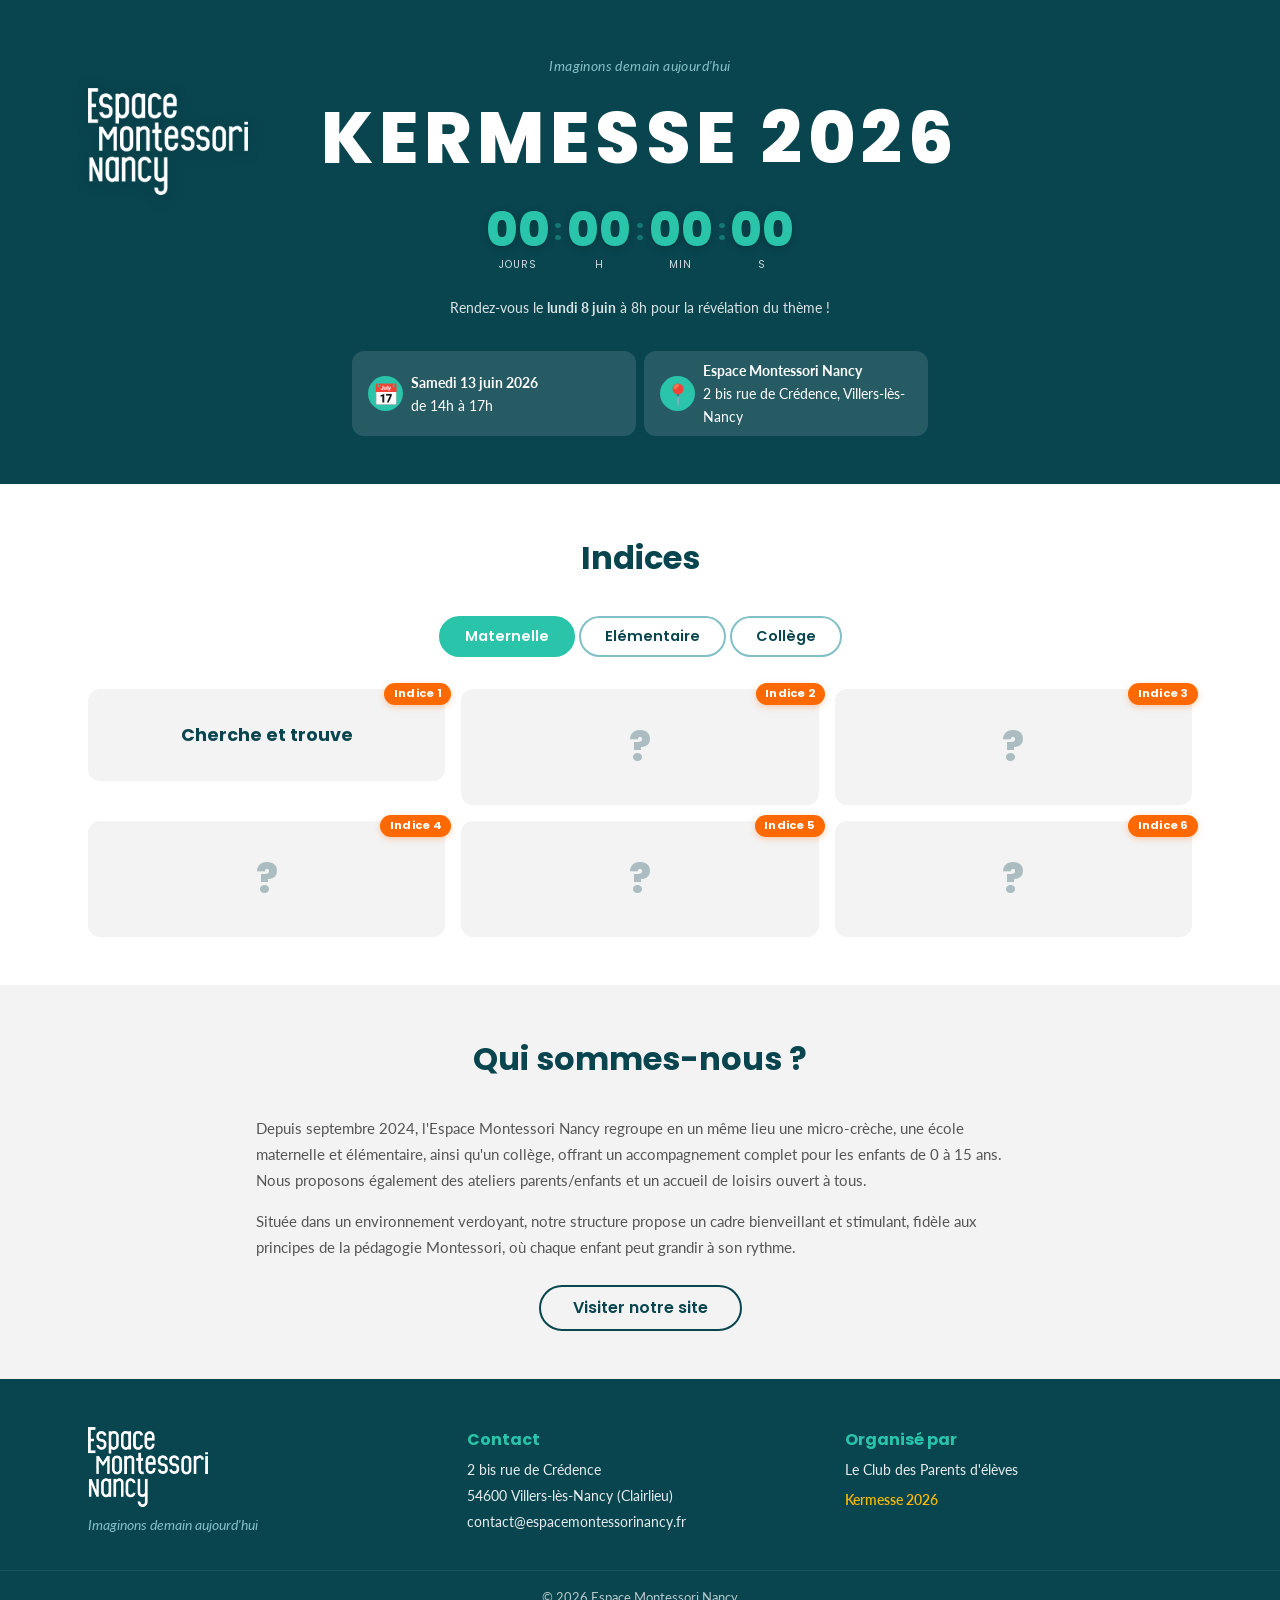
==== commit 7fe2c1b8: "update index.html" ====
--- a/index.html
+++ b/index.html
@@ -122,7 +122,7 @@
         <p>
           Depuis septembre 2024, l'Espace Montessori Nancy regroupe en un même lieu
           une micro-crèche, une école maternelle et élémentaire, ainsi qu'un collège,
-          offrant un accompagnement complet pour les enfants de 0 à 15 ans, et des ateliers parents/enfants.
+          offrant un accompagnement complet pour les enfants de 0 à 15 ans. Nous proposons également des ateliers parents/enfants et un accueil de loisirs ouvert à tous.
         </p>
         <p>
           Située dans un environnement verdoyant, notre structure propose un cadre
--- a/css/style.css
+++ b/css/style.css
@@ -315,7 +315,22 @@
   box-shadow: 0 4px 12px rgba(41, 196, 169, 0.15);
 }
 
-/* ---- Mystery card ---- */
+.activity-card__title {
+  font-family: var(--font-heading);
+  font-size: 1.1rem;
+  font-weight: 700;
+  color: var(--color-primary);
+  display: flex;
+  align-items: center;
+  justify-content: center;
+  min-height: 2.5rem;
+}
+
+.activity-card-link:hover .activity-card__title {
+  color: var(--color-accent);
+}
+
+/* ---- Mystery card (indices 2-6) ---- */
 .activity-card__mystery {
   display: flex;
   align-items: center;
@@ -340,14 +355,6 @@
 .activity-card-link:hover .mystery-q {
   opacity: 0.8;
   color: var(--color-accent);
-}
-
-.activity-card__title {
-  font-family: var(--font-heading);
-  font-size: 1rem;
-  font-weight: 700;
-  color: var(--color-primary);
-  margin-bottom: var(--space-xs);
 }
 
 .activity-card__desc {
@@ -487,41 +494,7 @@
   color: var(--color-text-light);
   line-height: 1.7;
   margin-bottom: var(--space-xl);
-  text-align: left;
-}
-
-.indice-detail__meta {
-  display: flex;
-  justify-content: center;
-  gap: var(--space-lg);
-  margin-bottom: var(--space-xl);
-  flex-wrap: wrap;
-}
-
-.indice-detail__meta-item {
-  display: flex;
-  flex-direction: column;
-  align-items: center;
-  background: var(--color-bg);
-  padding: var(--space-sm) var(--space-lg);
-  border-radius: var(--radius-md);
-  min-width: 6rem;
-}
-
-.indice-detail__meta-label {
-  font-size: 0.7rem;
-  text-transform: uppercase;
-  letter-spacing: 0.08em;
-  color: var(--color-text-light);
-  font-weight: 600;
-}
-
-.indice-detail__meta-value {
-  font-family: var(--font-heading);
-  font-size: 1rem;
-  font-weight: 700;
-  color: var(--color-primary);
-  margin-top: 0.15rem;
+  text-align: center;
 }
 
 .indice-detail__error {
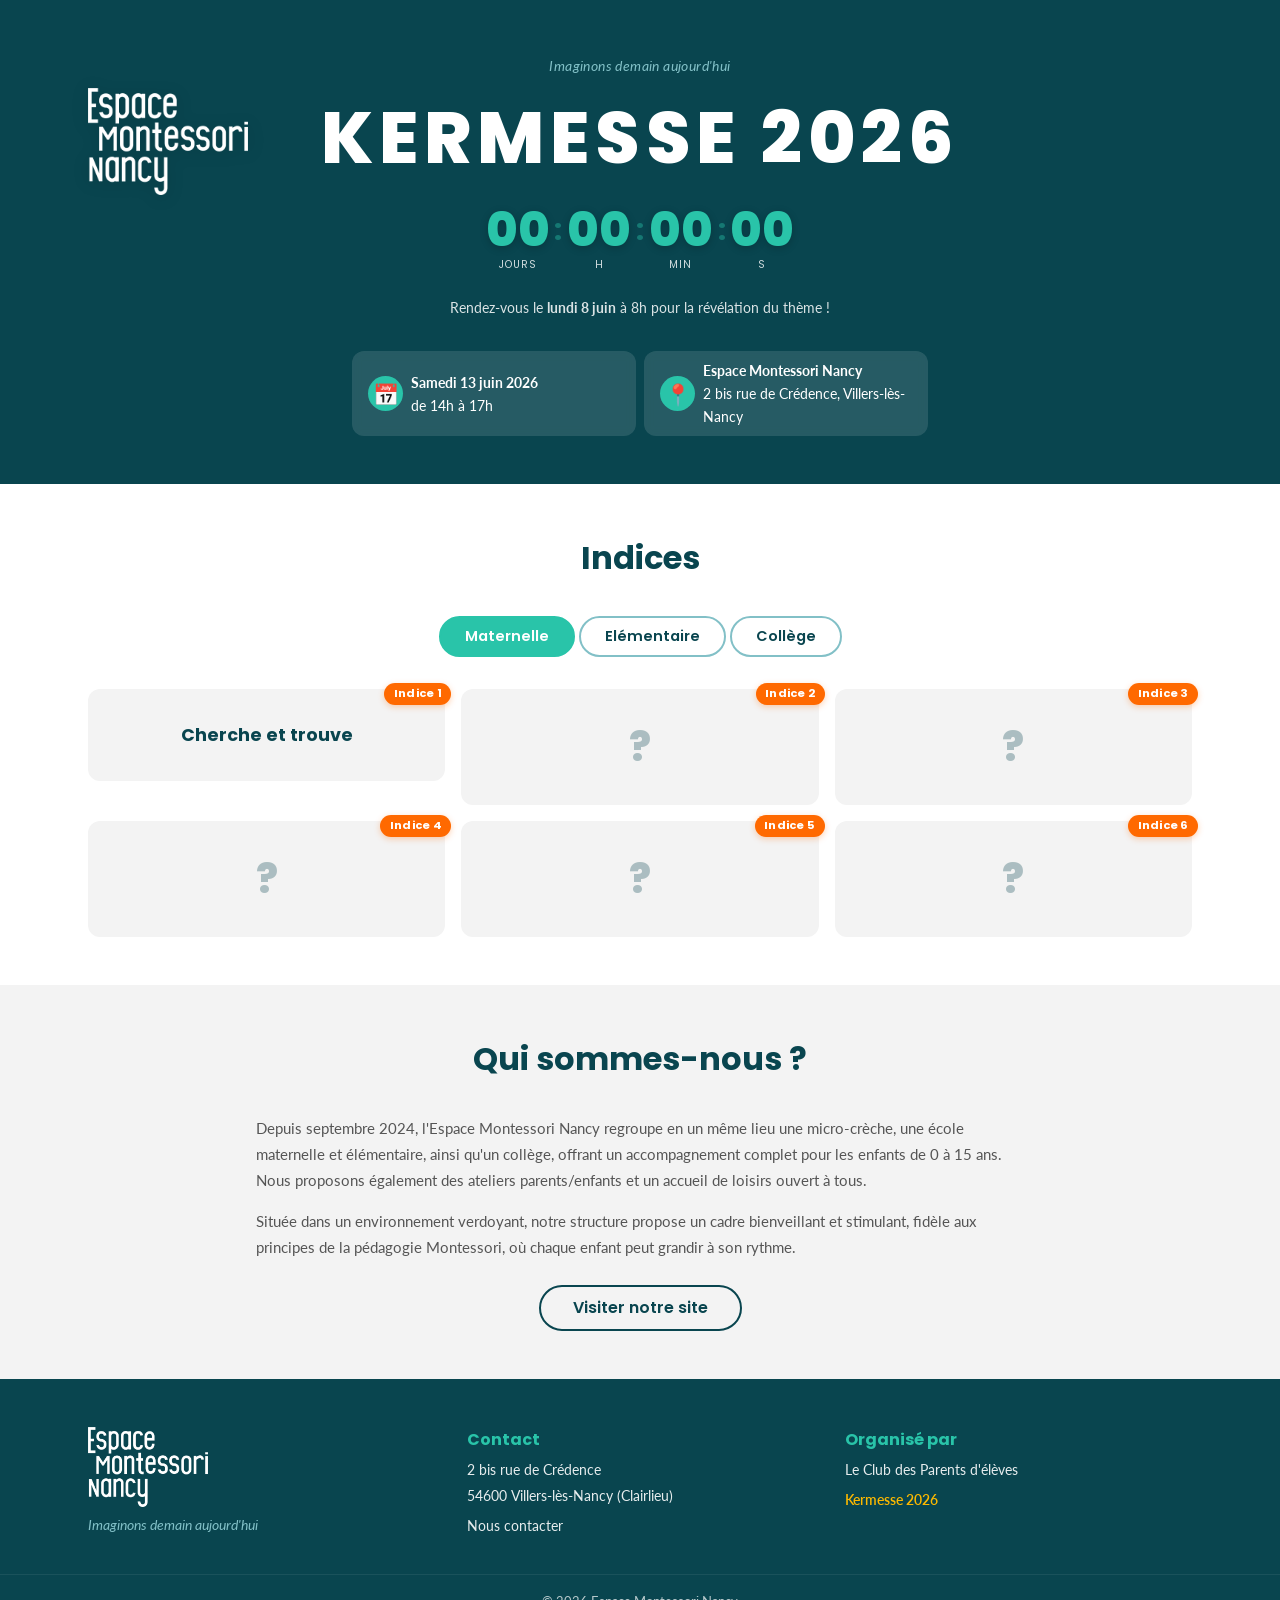
==== commit 6493f529: "fix: remplace email par lien Nous contacter → /contact/" ====
--- a/index.html
+++ b/index.html
@@ -155,7 +155,7 @@
         <h3 class="footer__heading">Contact</h3>
         <p>2 bis rue de Crédence</p>
         <p>54600 Villers-lès-Nancy (Clairlieu)</p>
-        <p>contact@espacemontessorinancy.fr</p>
+        <a href="https://www.espacemontessorinancy.fr/contact/" target="_blank" rel="noopener" class="footer__link">Nous contacter</a>
       </div>
       <div class="footer__org">
         <h3 class="footer__heading">Organisé par</h3>
--- a/css/style.css
+++ b/css/style.css
@@ -612,10 +612,23 @@
 }
 
 .footer__contact p,
-.footer__org p {
+.footer__org p,
+.footer__link {
   font-size: 0.85rem;
   margin-bottom: var(--space-xs);
   opacity: 0.9;
+}
+
+.footer__link {
+  color: inherit;
+  text-decoration: none;
+  display: inline-block;
+}
+
+.footer__link:hover {
+  opacity: 1;
+  color: var(--color-secondary);
+  text-decoration: underline;
 }
 
 .footer__date {
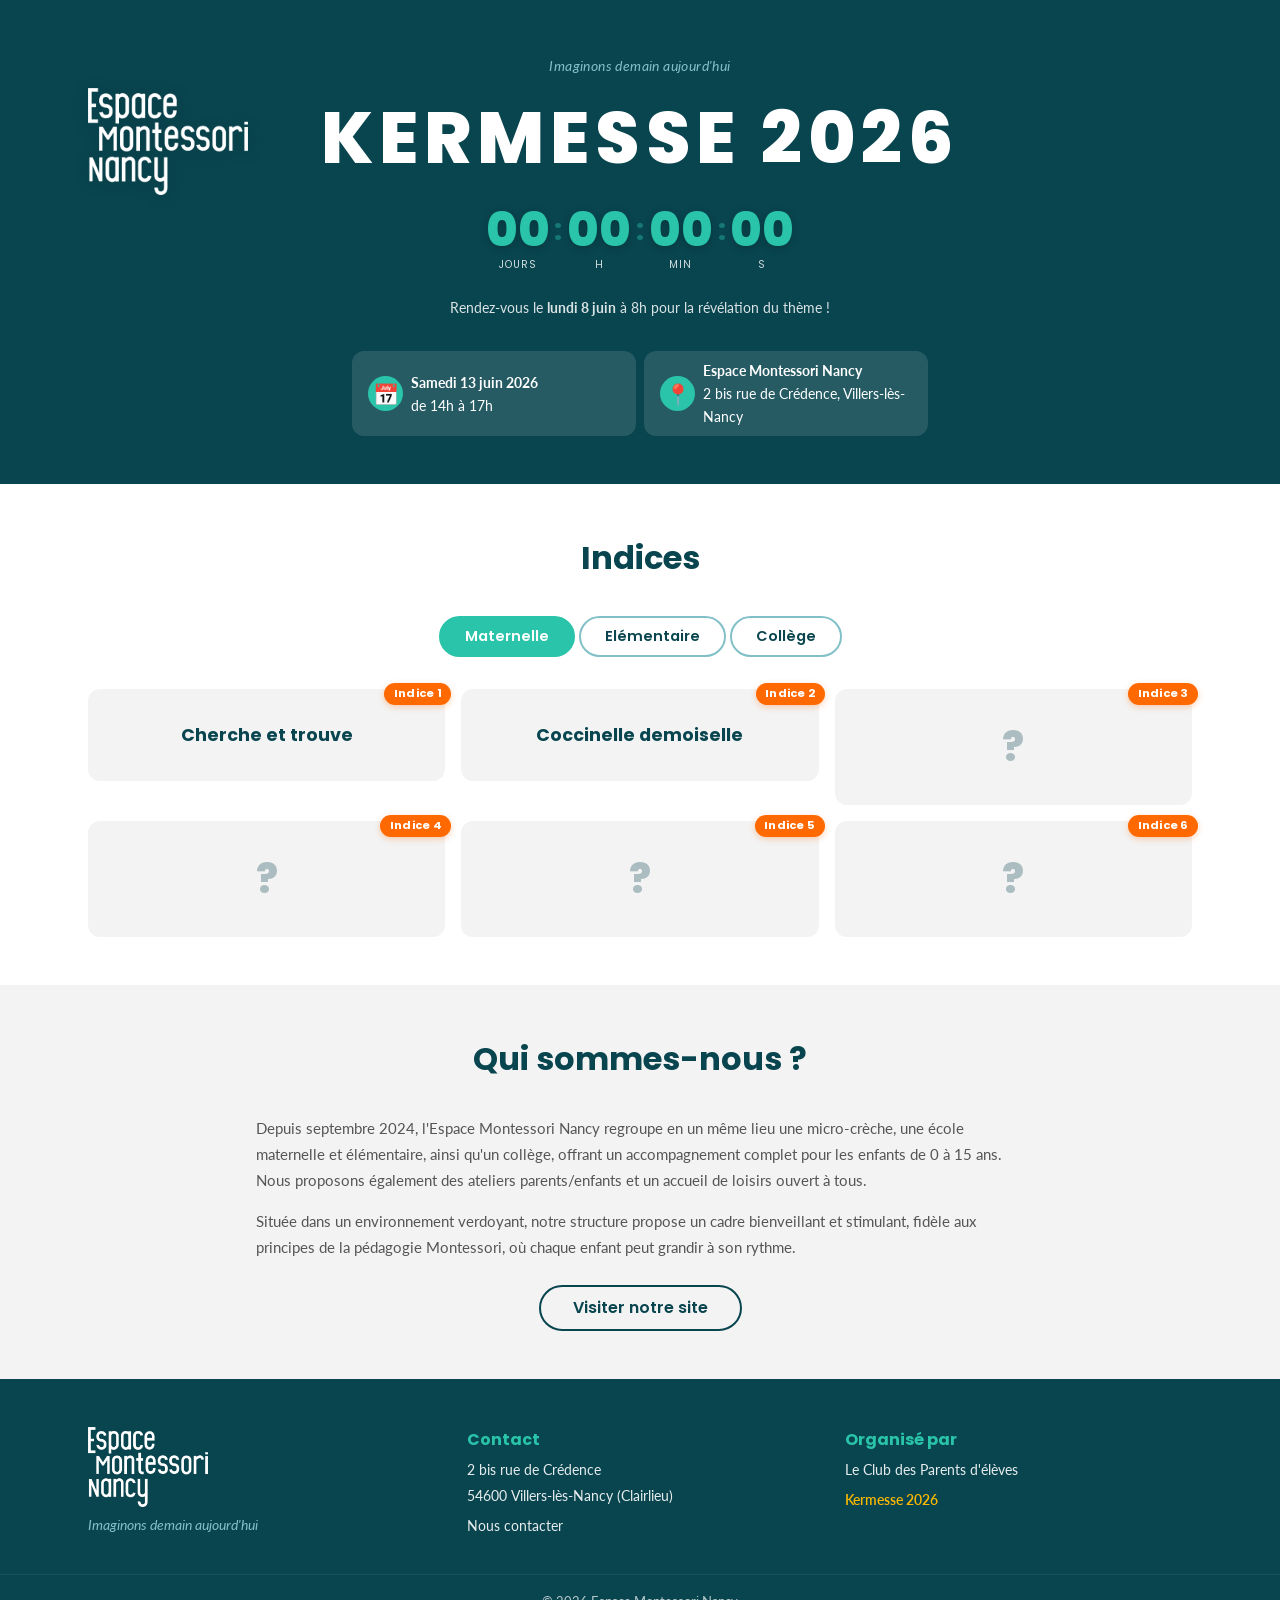
==== commit 6af89cde: "update style.css, index.html, indice.html and indice.js" ====
--- a/index.html
+++ b/index.html
@@ -10,8 +10,8 @@
   <link href="https://fonts.googleapis.com/css2?family=Poppins:wght@400;600;700;800&family=Lato:wght@400;700&display=swap" rel="stylesheet">
   <link rel="stylesheet" href="css/style.css">
   <link rel="icon" href="data:image/svg+xml,<svg xmlns='http://www.w3.org/2000/svg' viewBox='0 0 100 100'><text y='.9em' font-size='90'>🌿</text></svg>">
-  <script src="js/data.js" defer></script>
-  <script src="js/app.js" defer></script>
+  <script src="js/data.js?v=2" defer></script>
+  <script src="js/app.js?v=2" defer></script>
 </head>
 <body>
 
--- a/css/style.css
+++ b/css/style.css
@@ -489,23 +489,260 @@
   margin-bottom: var(--space-lg);
 }
 
+.indice-detail__error {
+  text-align: center;
+  padding: var(--space-2xl);
+}
+
+.indice-detail__error p {
+  font-size: 1.1rem;
+  color: var(--color-text-light);
+  margin-bottom: var(--space-lg);
+}
+
+/* ----- Image dans indice ----- */
+.indice-detail__image-wrap {
+  margin-bottom: var(--space-lg);
+  border-radius: var(--radius-md);
+  overflow: hidden;
+  box-shadow: 0 4px 16px rgba(0, 0, 0, 0.1);
+}
+
+.indice-detail__image {
+  width: 100%;
+  height: auto;
+  display: block;
+}
+
+/* ----- Audio player personnalisé ----- */
+.indice-detail__player {
+  margin-bottom: var(--space-lg);
+  display: flex;
+  flex-direction: column;
+  align-items: center;
+  gap: var(--space-sm);
+}
+
+.audio-play-btn {
+  display: flex;
+  align-items: center;
+  justify-content: center;
+  gap: var(--space-sm);
+  background: var(--color-secondary);
+  color: #fff;
+  border: none;
+  border-radius: var(--radius-full);
+  padding: var(--space-md) var(--space-xl);
+  font-family: var(--font-heading);
+  font-size: 1.1rem;
+  font-weight: 600;
+  cursor: pointer;
+  transition: all 0.25s ease;
+  min-width: 10rem;
+  box-shadow: 0 4px 12px rgba(41, 196, 169, 0.3);
+}
+
+.audio-play-btn:hover {
+  background: var(--color-primary);
+  transform: translateY(-2px);
+  box-shadow: 0 6px 16px rgba(9, 69, 79, 0.3);
+}
+
+.audio-play-btn:active {
+  transform: translateY(0);
+}
+
+.audio-play-btn.is-playing {
+  background: var(--color-accent);
+  box-shadow: 0 4px 12px rgba(255, 105, 0, 0.3);
+}
+
+.audio-play-btn.is-playing:hover {
+  background: var(--color-accent-light);
+}
+
+.audio-play-btn__icon {
+  font-size: 1.3rem;
+}
+
+.audio-progress {
+  width: 100%;
+  max-width: 18rem;
+  height: 0.5rem;
+  background: var(--color-gray);
+  border-radius: var(--radius-full);
+  overflow: hidden;
+  cursor: pointer;
+}
+
+.audio-progress__bar {
+  height: 100%;
+  width: 0%;
+  background: var(--color-secondary);
+  border-radius: var(--radius-full);
+  transition: width 0.1s linear;
+}
+
+.audio-time {
+  font-size: 0.85rem;
+  color: var(--color-text-light);
+  font-family: var(--font-heading);
+}
+
+/* Ancien player natif (fallback) */
+.indice-detail__audio {
+  width: 100%;
+  max-width: 24rem;
+  height: 3rem;
+  border-radius: var(--radius-md);
+  outline: none;
+}
+
+.indice-detail__audio::-webkit-media-controls-panel {
+  background: var(--color-gray);
+  border-radius: var(--radius-md);
+}
+
+.indice-detail__audio::-webkit-media-controls-play-button {
+  background: var(--color-secondary);
+  border-radius: 50%;
+  color: #fff;
+}
+
+.indice-detail__audio:focus {
+  box-shadow: 0 0 0 3px rgba(41, 196, 169, 0.3);
+}
+
+/* ----- Lightbox / Zoom image ----- */
+.lightbox {
+  position: fixed;
+  inset: 0;
+  z-index: 9999;
+  display: flex;
+  align-items: center;
+  justify-content: center;
+  background: rgba(0, 0, 0, 0.85);
+  backdrop-filter: blur(4px);
+  cursor: zoom-out;
+  animation: lightbox-fade-in 0.25s ease;
+}
+
+.lightbox[hidden] {
+  display: none;
+}
+
+@keyframes lightbox-fade-in {
+  from { opacity: 0; }
+  to   { opacity: 1; }
+}
+
+.lightbox__img {
+  max-width: 90vw;
+  max-height: 90vh;
+  width: auto;
+  height: auto;
+  border-radius: var(--radius-md);
+  box-shadow: 0 8px 32px rgba(0, 0, 0, 0.5);
+  cursor: default;
+  animation: lightbox-zoom-in 0.3s ease;
+}
+
+@keyframes lightbox-zoom-in {
+  from { transform: scale(0.85); opacity: 0; }
+  to   { transform: scale(1);    opacity: 1; }
+}
+
+.lightbox__close {
+  position: absolute;
+  top: var(--space-lg);
+  right: var(--space-lg);
+  background: rgba(255, 255, 255, 0.2);
+  border: none;
+  color: #fff;
+  font-size: 2rem;
+  width: 2.5rem;
+  height: 2.5rem;
+  border-radius: 50%;
+  cursor: pointer;
+  display: flex;
+  align-items: center;
+  justify-content: center;
+  transition: background 0.2s;
+  line-height: 1;
+}
+
+.lightbox__close:hover {
+  background: rgba(255, 255, 255, 0.4);
+}
+
+.indice-detail__zoom-hint {
+  font-size: 0.85rem;
+  color: var(--color-light);
+  margin-top: calc(-1 * var(--space-md));
+  margin-bottom: var(--space-lg);
+  text-align: center;
+}
+
+/* ----- Jeu d'association ----- */
+.indice-game {
+  display: flex;
+  flex-direction: column;
+  gap: var(--space-sm);
+  margin-bottom: var(--space-lg);
+  max-width: 24rem;
+  margin-left: auto;
+  margin-right: auto;
+}
+
+.indice-game__row {
+  display: flex;
+  align-items: center;
+  justify-content: space-between;
+  gap: var(--space-sm);
+  background: var(--color-bg);
+  border: 2px solid var(--color-light);
+  border-radius: var(--radius-md);
+  padding: var(--space-sm) var(--space-md);
+  transition: border-color 0.2s;
+}
+
+.indice-game__row:hover {
+  border-color: var(--color-secondary);
+}
+
+.indice-game__left,
+.indice-game__right {
+  font-family: var(--font-heading);
+  font-size: 0.95rem;
+  font-weight: 600;
+  color: var(--color-primary);
+  padding: var(--space-xs) var(--space-sm);
+  border-radius: var(--radius-sm);
+}
+
+.indice-game__left {
+  background: rgba(41, 196, 169, 0.1);
+  color: var(--color-primary);
+}
+
+.indice-game__right {
+  background: rgba(255, 105, 0, 0.1);
+  color: var(--color-accent);
+}
+
+.indice-game__arrow {
+  font-size: 1.2rem;
+  color: var(--color-light);
+  flex-shrink: 0;
+}
+
+/* ----- Desc utilise div (pas p) pour le HTML riche ----- */
 .indice-detail__desc {
   font-size: 1rem;
   color: var(--color-text-light);
   line-height: 1.7;
-  margin-bottom: var(--space-xl);
+  margin-bottom: var(--space-lg);
   text-align: center;
-}
-
-.indice-detail__error {
-  text-align: center;
-  padding: var(--space-2xl);
-}
-
-.indice-detail__error p {
-  font-size: 1.1rem;
-  color: var(--color-text-light);
-  margin-bottom: var(--space-lg);
 }
 
 /* ============================================================
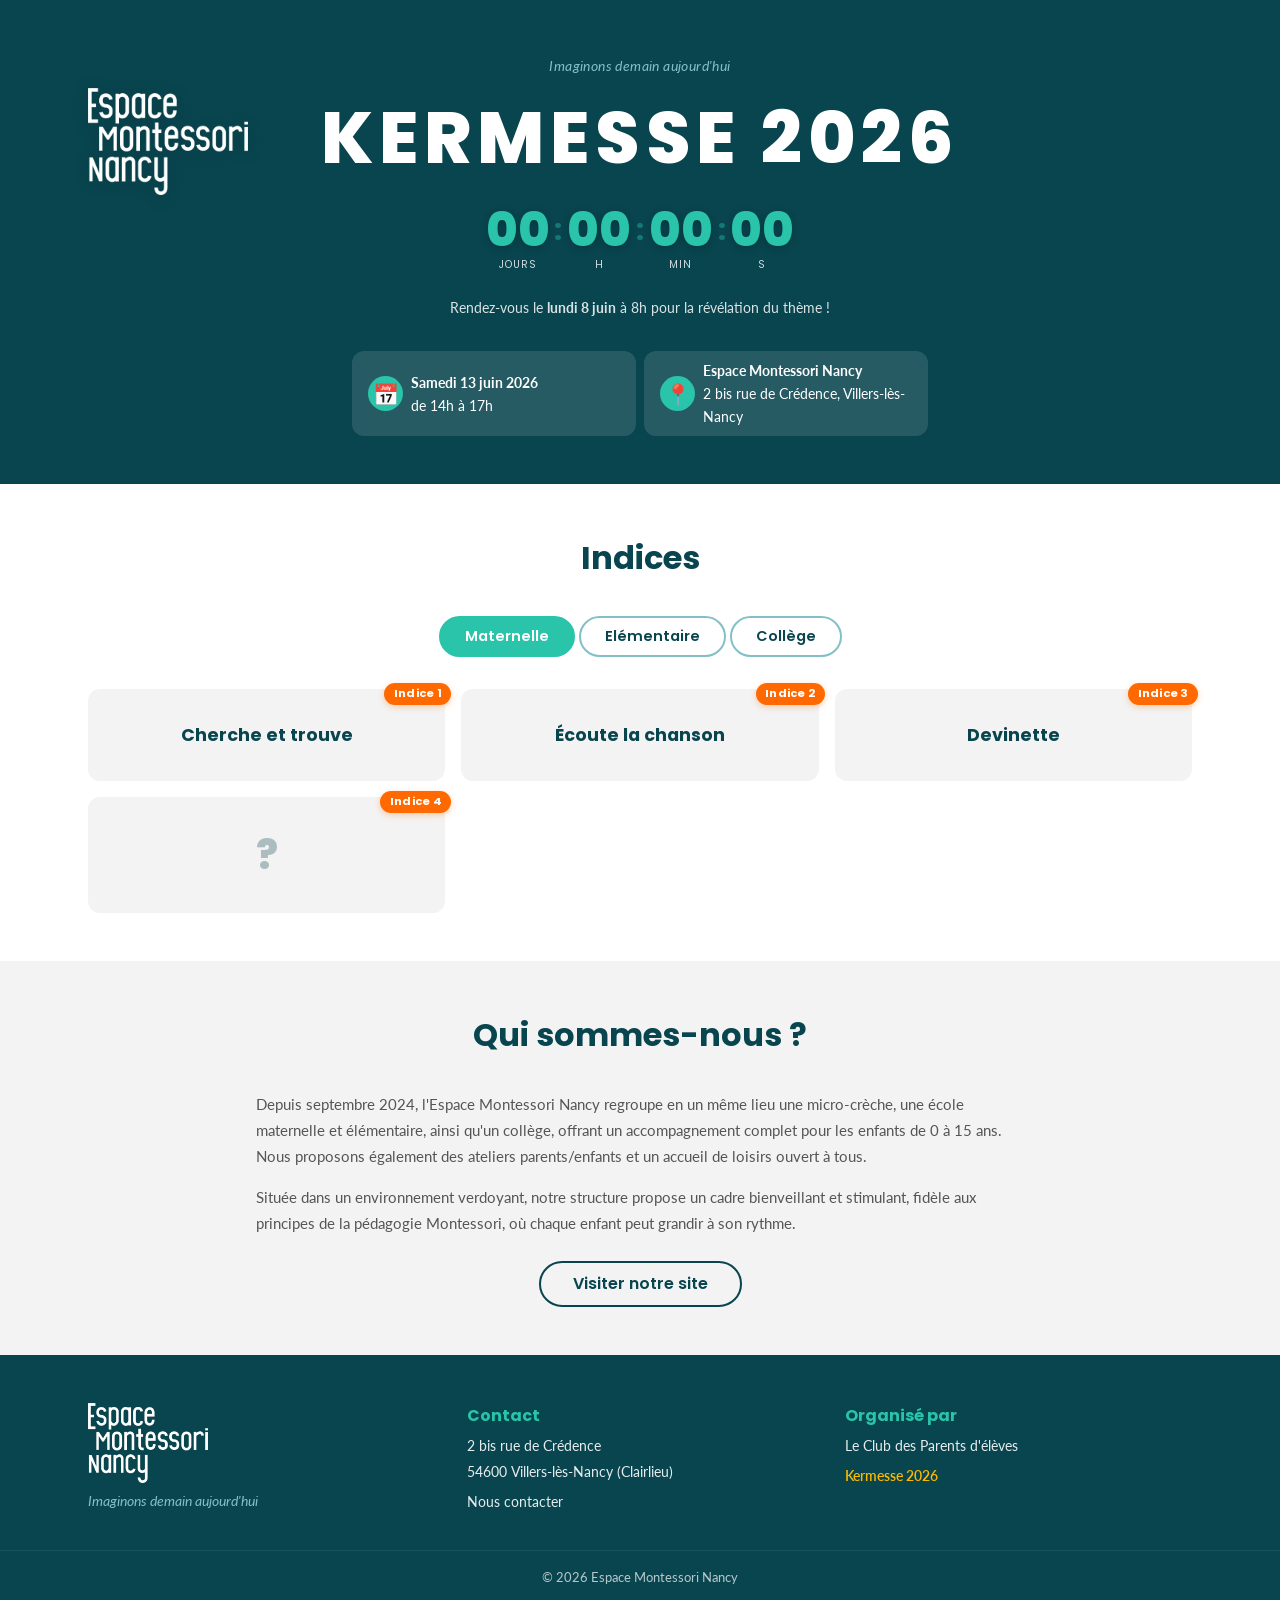
==== commit 9ebf204b: "Update index.html" ====
--- a/index.html
+++ b/index.html
@@ -170,5 +170,6 @@
     </div>
   </footer>
 
+  
 </body>
 </html>
--- a/css/style.css
+++ b/css/style.css
@@ -736,6 +736,110 @@
   flex-shrink: 0;
 }
 
+/* ----- Recette stylisée ----- */
+.recipe-card {
+  background: linear-gradient(135deg, rgba(41, 196, 169, 0.08) 0%, rgba(252, 185, 0, 0.08) 100%);
+  border: 2px dashed var(--color-secondary);
+  border-radius: var(--radius-lg);
+  padding: var(--space-lg) var(--space-xl);
+  margin-bottom: var(--space-xl);
+  max-width: 22rem;
+  margin-left: auto;
+  margin-right: auto;
+  text-align: left;
+}
+
+.recipe-card__header {
+  display: flex;
+  align-items: center;
+  gap: var(--space-sm);
+  margin-bottom: var(--space-md);
+  padding-bottom: var(--space-sm);
+  border-bottom: 2px solid rgba(41, 196, 169, 0.2);
+}
+
+.recipe-card__icon {
+  font-size: 1.5rem;
+}
+
+.recipe-card__label {
+  font-family: var(--font-heading);
+  font-size: 1.1rem;
+  font-weight: 700;
+  color: var(--color-primary);
+  text-transform: uppercase;
+  letter-spacing: 0.05em;
+}
+
+.recipe-card__list {
+  list-style: none;
+  display: flex;
+  flex-direction: column;
+  gap: var(--space-sm);
+}
+
+.recipe-card__item {
+  font-family: var(--font-body);
+  font-size: 1rem;
+  color: var(--color-text);
+  padding: var(--space-sm) var(--space-md);
+  background: var(--color-bg);
+  border-radius: var(--radius-md);
+  border-left: 4px solid var(--color-accent);
+  box-shadow: 0 2px 4px rgba(0, 0, 0, 0.04);
+  transition: transform 0.2s, box-shadow 0.2s;
+}
+
+.recipe-card__item:hover {
+  transform: translateX(4px);
+  box-shadow: 0 4px 8px rgba(0, 0, 0, 0.06);
+}
+
+.recipe-question {
+  font-family: var(--font-heading);
+  font-size: 1.15rem;
+  font-weight: 700;
+  color: var(--color-accent);
+  background: rgba(255, 105, 0, 0.08);
+  padding: var(--space-md) var(--space-lg);
+  border-radius: var(--radius-md);
+  display: inline-block;
+}
+
+/* ----- Carte texte (devinette, énigme) ----- */
+.indice-text-card {
+  background: var(--color-bg);
+  border: 2px solid var(--color-light);
+  border-radius: var(--radius-lg);
+  padding: var(--space-xl) var(--space-xl);
+  margin-bottom: var(--space-lg);
+  text-align: center;
+  max-width: 28rem;
+  margin-left: auto;
+  margin-right: auto;
+  box-shadow: 0 4px 12px rgba(0, 0, 0, 0.04);
+  transition: transform 0.2s, box-shadow 0.2s;
+}
+
+.indice-text-card:hover {
+  transform: translateY(-2px);
+  box-shadow: 0 8px 20px rgba(0, 0, 0, 0.06);
+}
+
+.indice-text-card__emoji {
+  font-size: 3rem;
+  margin-bottom: var(--space-sm);
+  line-height: 1.2;
+}
+
+.indice-text-card__content {
+  font-size: 1.1rem;
+  color: var(--color-text);
+  line-height: 1.8;
+  font-weight: 400;
+  white-space: pre-line;
+}
+
 /* ----- Desc utilise div (pas p) pour le HTML riche ----- */
 .indice-detail__desc {
   font-size: 1rem;
